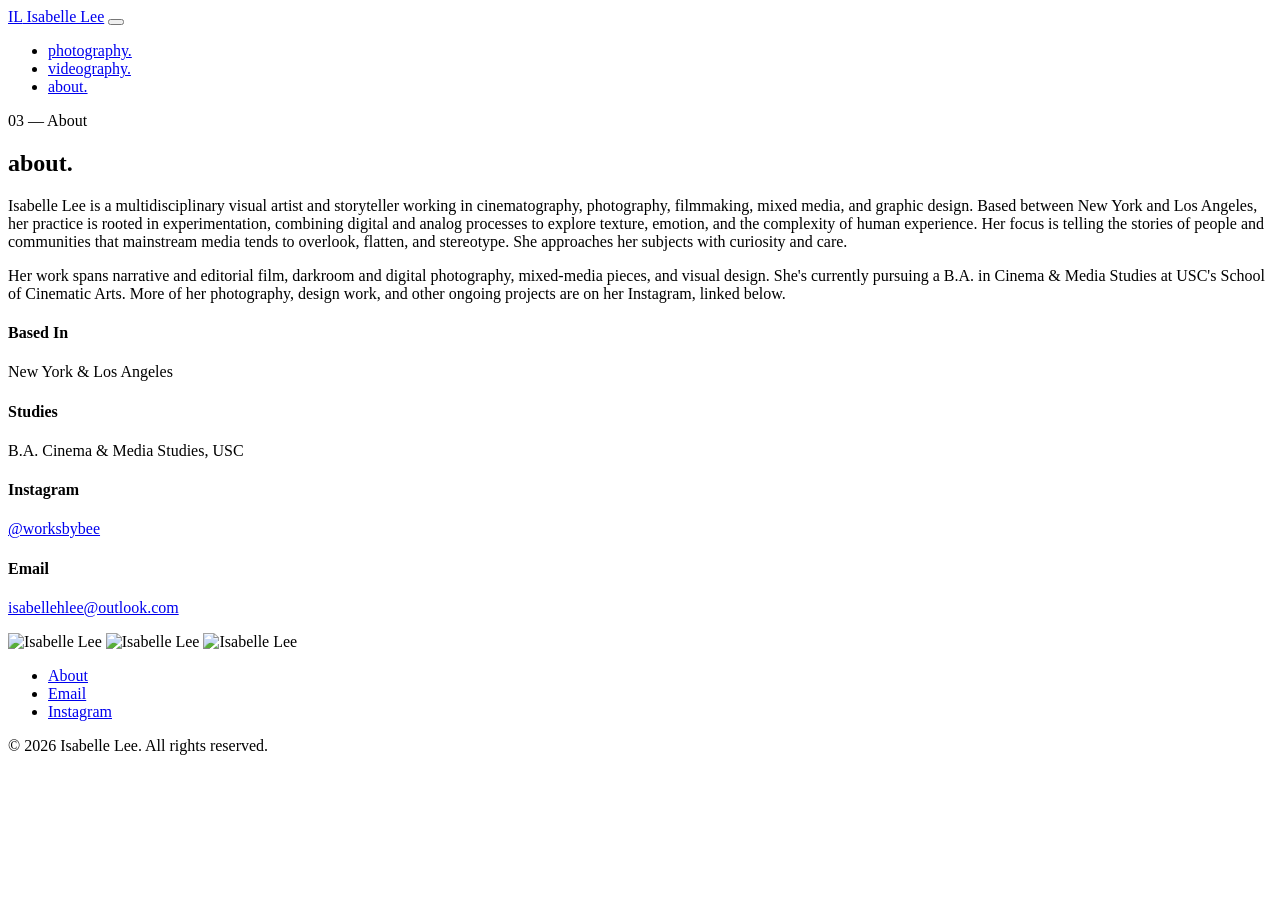
==== about.html @ 8f076a72 "Update about.html Adding code for about me photos." ====
<!DOCTYPE html>
<html lang="en">
<head>
  <meta charset="UTF-8">
  <meta name="viewport" content="width=device-width, initial-scale=1.0">
  <title>About — Isabelle Lee</title>
  <meta name="description" content="About Isabelle Lee — multidisciplinary visual artist.">
  <link rel="stylesheet" href="css/style.css">
</head>
<body>

  <header class="site-header is-solid">
    <div class="nav-inner">
      <a href="index.html" class="brand"><span class="brand-mark">IL</span> Isabelle Lee</a>
      <button class="nav-toggle" aria-label="Toggle menu">
        <span></span><span></span><span></span>
      </button>
      <ul class="nav-links">
        <li><a href="photography.html">photography.</a></li>
        <li><a href="videography.html">videography.</a></li>
        <li><a href="about.html" class="active">about.</a></li>
      </ul>
    </div>
  </header>

  <main>
    <section class="page-hero">
      <div class="container">
        <p class="eyebrow">03 — About</p>
        <h1>about.</h1>
      </div>
    </section>

    <section>
      <div class="container">
        <div class="about-layout">
        <div class="about-copy reveal">
          <p>
            Isabelle Lee is a multidisciplinary visual artist and storyteller
            working in cinematography, photography, filmmaking, mixed media, and 
            graphic design. Based between New York and Los Angeles, her practice is 
            rooted in experimentation, combining digital and analog processes to 
            explore texture, emotion, and the complexity of human experience. Her
            focus is telling the stories of people and communities that mainstream
            media tends to overlook, flatten, and stereotype. She approaches her 
            subjects with curiosity and care.
          </p>
          <p>
            Her work spans narrative and editorial film, darkroom and digital 
            photography, mixed-media pieces, and visual design. She's currently 
            pursuing a B.A. in Cinema & Media Studies at USC's School of Cinematic 
            Arts. More of her photography, design work, and other ongoing projects 
            are on her Instagram, linked below. 
          </p>

          <div class="about-info">
            <div>
              <h4>Based In</h4>
              <p>New York &amp; Los Angeles</p>
            </div>
            <div>
              <h4>Studies</h4>
              <p>B.A. Cinema &amp; Media Studies, USC</p>
            </div>
            <div>
              <h4>Instagram</h4>
              <p><a href="https://www.instagram.com/worksbybee" target="_blank" rel="noopener">@worksbybee</a></p>
            </div>
            <div>
              <h4>Email</h4>
              <p><a href="mailto:isabellehlee@outlook.com">isabellehlee@outlook.com</a></p>
            </div>
          </div>
        </div>
        <div class="about-photos">
          <img src="images/isabelle-photo-1.jpg" alt="Isabelle Lee" class="photo photo-1">
          <img src="images/isabelle-photo-2.jpg" alt="Isabelle Lee" class="photo photo-2">
          <img src="images/isabelle-photo-3.jpg" alt="Isabelle Lee" class="photo photo-3">
        </div>
        </div>
      </div>
    </section>
  </main>

  <footer class="site-footer">
    <div class="container footer-inner">
      <ul class="footer-links">
        <li><a href="about.html">About</a></li>
        <li><a href="mailto:isabellehlee@outlook.com">Email</a></li>
        <li><a href="https://www.instagram.com/worksbybee" target="_blank" rel="noopener">Instagram</a></li>
      </ul>
      <p class="footer-copy">&copy; 2026 Isabelle Lee. All rights reserved.</p>
    </div>
  </footer>

  <script src="js/script.js"></script>
</body>
</html>
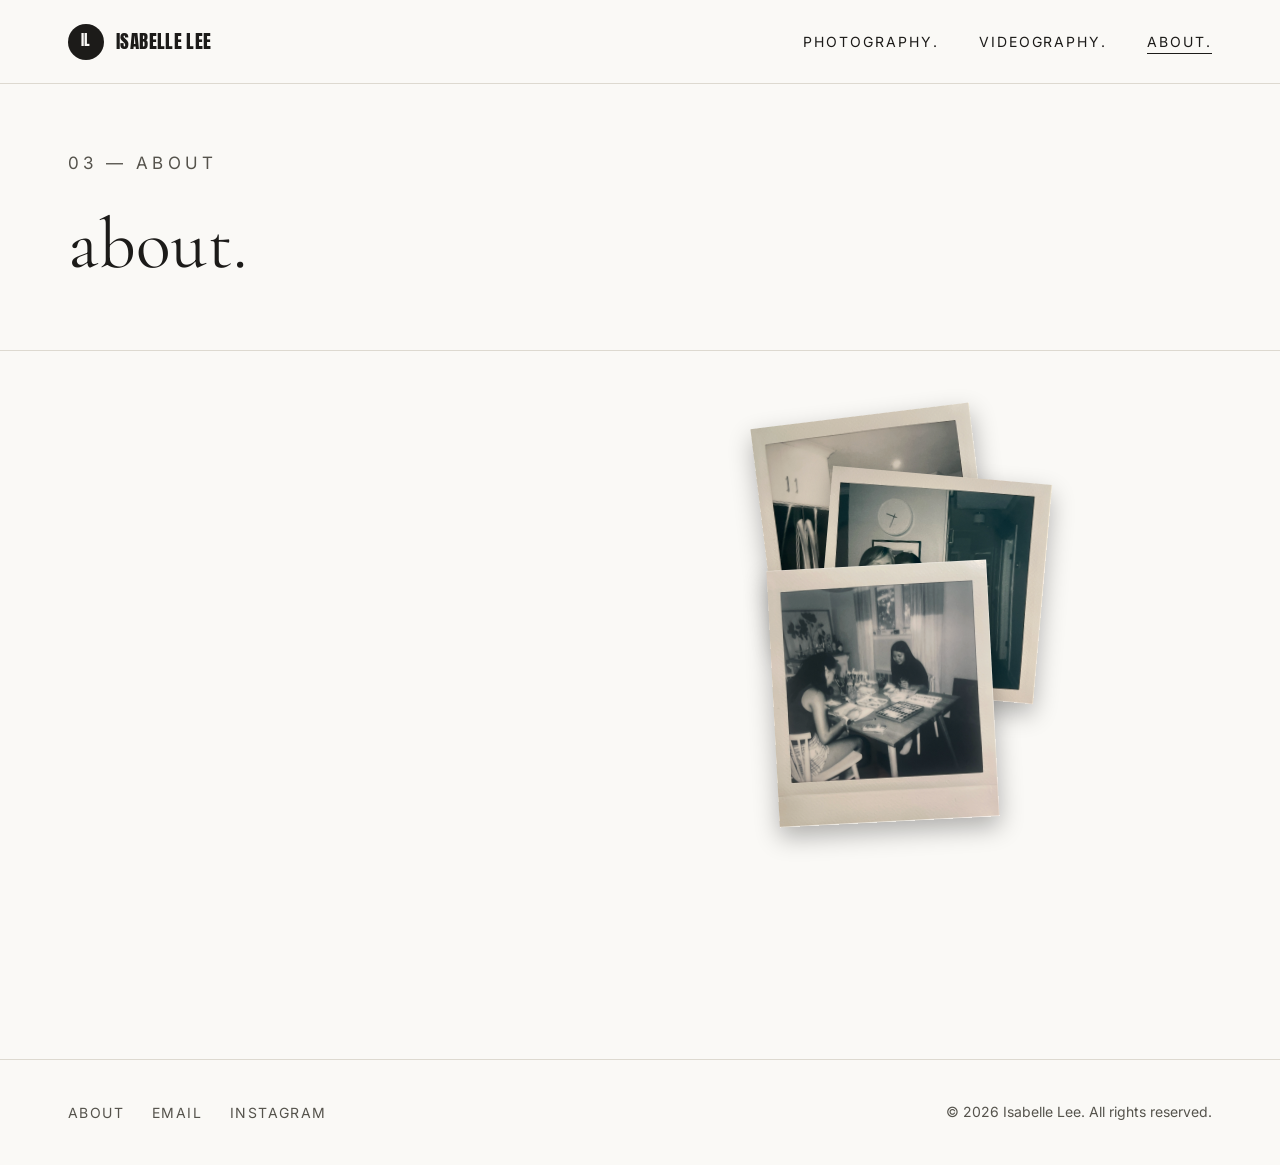
==== commit 72672069: "Update about.html Fix photo file extensions and add photo layout styling" ====
--- a/about.html
+++ b/about.html
@@ -73,9 +73,9 @@
           </div>
         </div>
         <div class="about-photos">
-          <img src="images/isabelle-photo-1.jpg" alt="Isabelle Lee" class="photo photo-1">
-          <img src="images/isabelle-photo-2.jpg" alt="Isabelle Lee" class="photo photo-2">
-          <img src="images/isabelle-photo-3.jpg" alt="Isabelle Lee" class="photo photo-3">
+          <img src="images/isabelle-photo-1.png" alt="Isabelle Lee" class="photo photo-1">
+          <img src="images/isabelle-photo-2.png" alt="Isabelle Lee" class="photo photo-2">
+          <img src="images/isabelle-photo-3.png" alt="Isabelle Lee" class="photo photo-3">
         </div>
         </div>
       </div>
--- a/css/style.css
+++ b/css/style.css
@@ -0,0 +1,803 @@
+/* ============================================================
+   Isabelle Lee — Portfolio
+   Minimalist, professional styling
+   ============================================================ */
+
+@import url('https://fonts.googleapis.com/css2?family=Anton&family=Cormorant+Garamond:wght@300;400;500;600&family=Inter:wght@300;400;500&display=swap');
+
+:root {
+  --bg: #faf9f6;
+  --bg-alt: #f2f0ea;
+  --ink: #1c1b19;
+  --ink-soft: #55534c;
+  --line: #ddd9d0;
+  --accent: #8a8578;
+  --max-width: 1240px;
+  --nav-height: 84px;
+  --ease: cubic-bezier(0.4, 0, 0.2, 1);
+}
+
+* {
+  margin: 0;
+  padding: 0;
+  box-sizing: border-box;
+}
+
+html {
+  scroll-behavior: smooth;
+}
+
+body {
+  background: var(--bg);
+  color: var(--ink);
+  font-family: 'Inter', -apple-system, BlinkMacSystemFont, sans-serif;
+  font-weight: 400;
+  font-size: 16px;
+  line-height: 1.6;
+  -webkit-font-smoothing: antialiased;
+  overflow-x: hidden;
+}
+
+img {
+  max-width: 100%;
+  display: block;
+}
+
+a {
+  color: inherit;
+  text-decoration: none;
+}
+
+.container {
+  max-width: var(--max-width);
+  margin: 0 auto;
+  padding: 0 48px;
+}
+
+h1, h2, h3, h4 {
+  font-family: 'Cormorant Garamond', Georgia, serif;
+  font-weight: 400;
+  letter-spacing: 0.01em;
+}
+
+.eyebrow {
+  font-family: 'Inter', sans-serif;
+  font-size: 14px;
+  letter-spacing: 0.24em;
+  text-transform: uppercase;
+  color: var(--accent);
+}
+
+/* ---------------- Navigation ---------------- */
+
+.site-header {
+  position: fixed;
+  top: 0;
+  left: 0;
+  right: 0;
+  height: var(--nav-height);
+  display: flex;
+  align-items: center;
+  z-index: 100;
+  transition: background-color 0.4s var(--ease), border-color 0.4s var(--ease);
+  border-bottom: 1px solid transparent;
+}
+
+.site-header.is-solid {
+  background: rgba(250, 249, 246, 0.92);
+  backdrop-filter: blur(8px);
+  border-bottom: 1px solid var(--line);
+}
+
+.nav-inner {
+  width: 100%;
+  max-width: var(--max-width);
+  margin: 0 auto;
+  padding: 0 48px;
+  display: flex;
+  align-items: center;
+  justify-content: space-between;
+}
+
+.brand {
+  display: flex;
+  align-items: center;
+  gap: 12px;
+  font-family: 'Anton', sans-serif;
+  font-size: 19px;
+  letter-spacing: 0.02em;
+  text-transform: uppercase;
+}
+
+.brand-mark {
+  width: 36px;
+  height: 36px;
+  border-radius: 50%;
+  background: var(--ink);
+  color: var(--bg);
+  display: flex;
+  align-items: center;
+  justify-content: center;
+  font-family: 'Anton', sans-serif;
+  font-size: 14px;
+  letter-spacing: 0.02em;
+  flex-shrink: 0;
+}
+
+.nav-links {
+  display: flex;
+  gap: 40px;
+  list-style: none;
+}
+
+.nav-links a {
+  font-size: 14px;
+  letter-spacing: 0.14em;
+  text-transform: uppercase;
+  position: relative;
+  padding-bottom: 4px;
+}
+
+.nav-links a::after {
+  content: '';
+  position: absolute;
+  left: 0;
+  bottom: 0;
+  width: 0;
+  height: 1px;
+  background: var(--ink);
+  transition: width 0.3s var(--ease);
+}
+
+.nav-links a:hover::after,
+.nav-links a.active::after {
+  width: 100%;
+}
+
+.nav-toggle {
+  display: none;
+  flex-direction: column;
+  gap: 5px;
+  background: none;
+  border: none;
+  cursor: pointer;
+  padding: 8px;
+}
+
+.nav-toggle span {
+  width: 22px;
+  height: 1px;
+  background: var(--ink);
+  display: block;
+}
+
+/* ---------------- Hero ---------------- */
+
+.hero {
+  position: relative;
+  min-height: 100vh;
+  display: flex;
+  flex-direction: column;
+  align-items: center;
+  justify-content: center;
+  text-align: center;
+  padding: 120px 24px 64px;
+}
+
+.hero-name {
+  font-family: 'Anton', 'Cormorant Garamond', sans-serif;
+  font-size: clamp(84px, 17vw, 220px);
+  line-height: 0.92;
+  font-weight: 400;
+  letter-spacing: 0.005em;
+  text-transform: uppercase;
+}
+
+.hero-divider {
+  width: 48px;
+  height: 1px;
+  background: var(--line);
+  margin: 36px auto 28px;
+}
+
+.hero-subtitle {
+  font-family: 'Cormorant Garamond', serif;
+  font-size: clamp(22px, 3vw, 30px);
+  font-style: italic;
+  font-weight: 400;
+  letter-spacing: 0.04em;
+  color: var(--ink-soft);
+}
+
+.hero-tagline {
+  margin-top: 14px;
+  font-size: 14px;
+  letter-spacing: 0.26em;
+  text-transform: uppercase;
+  color: var(--ink-soft);
+}
+
+.hero-scroll {
+  margin-top: 56px;
+  width: 1px;
+  height: 48px;
+  background: linear-gradient(var(--ink), transparent);
+  animation: scrollPulse 2.2s ease-in-out infinite;
+}
+
+@keyframes scrollPulse {
+  0%, 100% { opacity: 0.2; }
+  50% { opacity: 0.9; }
+}
+
+/* ---------------- Category split (home) ---------------- */
+
+.category-split {
+  display: grid;
+  grid-template-columns: 1fr;
+}
+
+.category-panel {
+  position: relative;
+  aspect-ratio: 16 / 9;
+  overflow: hidden;
+  display: block;
+}
+
+.category-panel img {
+  width: 100%;
+  height: 100%;
+  object-fit: cover;
+  transition: transform 0.8s var(--ease), filter 0.8s var(--ease);
+  filter: grayscale(20%);
+}
+
+.category-panel:hover img {
+  transform: scale(1.04);
+  filter: grayscale(0%);
+}
+
+.category-panel-number {
+  position: absolute;
+  top: 32px;
+  left: 32px;
+  color: rgba(255,255,255,0.85);
+  font-family: 'Cormorant Garamond', serif;
+  font-size: 15px;
+  letter-spacing: 0.1em;
+}
+
+.category-panel-overlay {
+  position: absolute;
+  inset: 0;
+  display: flex;
+  align-items: flex-end;
+  padding: 40px;
+  background: linear-gradient(to top, rgba(0,0,0,0.4), transparent 55%);
+}
+
+.category-panel-label {
+  color: #fff;
+}
+
+.category-panel-label .eyebrow {
+  color: rgba(255,255,255,0.75);
+}
+
+.category-panel-label h2 {
+  font-size: clamp(32px, 3.8vw, 48px);
+  margin-top: 8px;
+}
+
+/* ---------------- Section shell ---------------- */
+
+.page-hero {
+  padding: 132px 0 48px;
+  border-bottom: 1px solid var(--line);
+}
+
+.page-hero h1 {
+  font-size: clamp(44px, 6.4vw, 72px);
+  margin-top: 10px;
+}
+
+.page-hero p {
+  margin-top: 18px;
+  max-width: 560px;
+  color: var(--ink-soft);
+  font-size: 17px;
+}
+
+section {
+  padding: 64px 0;
+}
+
+/* ---------------- Photography categories ---------------- */
+
+.category-section {
+  padding: 48px 0;
+  border-bottom: 1px solid var(--line);
+}
+
+.category-section:last-child {
+  border-bottom: none;
+  padding-bottom: 64px;
+}
+
+.category-heading {
+  display: grid;
+  grid-template-columns: auto 1fr;
+  align-items: baseline;
+  column-gap: 20px;
+  row-gap: 12px;
+  margin-bottom: 24px;
+}
+
+.category-heading .eyebrow {
+  grid-column: 1;
+  grid-row: 1;
+}
+
+.category-heading h2 {
+  grid-column: 2;
+  grid-row: 1;
+  font-size: clamp(28px, 3.2vw, 38px);
+}
+
+.category-desc {
+  grid-column: 1 / -1;
+  grid-row: 2;
+  color: var(--ink-soft);
+  font-style: italic;
+  font-size: 15px;
+  max-width: 640px;
+}
+
+.subcategory {
+  margin-top: 36px;
+}
+
+.subcategory + .subcategory {
+  border-top: 1px solid var(--line);
+  padding-top: 36px;
+}
+
+.subcategory-title {
+  font-size: clamp(20px, 2.2vw, 24px);
+  margin-bottom: 10px;
+}
+
+.subcategory .category-desc {
+  margin-bottom: 20px;
+}
+
+/* ---------------- Photography grid ---------------- */
+
+.grid {
+  display: grid;
+  grid-template-columns: repeat(3, 1fr);
+  gap: 4px;
+}
+
+.grid-item {
+  position: relative;
+  overflow: hidden;
+  aspect-ratio: 4 / 5;
+  cursor: pointer;
+  background: var(--bg-alt);
+}
+
+.grid-item img {
+  width: 100%;
+  height: 100%;
+  object-fit: cover;
+  transition: transform 0.6s var(--ease);
+}
+
+.grid-item:hover img {
+  transform: scale(1.05);
+}
+
+.grid-item-caption {
+  position: absolute;
+  left: 0;
+  right: 0;
+  bottom: 0;
+  padding: 18px;
+  color: #fff;
+  font-size: 14px;
+  letter-spacing: 0.1em;
+  text-transform: uppercase;
+  background: linear-gradient(to top, rgba(0,0,0,0.55), transparent);
+  opacity: 0;
+  transition: opacity 0.3s var(--ease);
+}
+
+.grid-item:hover .grid-item-caption {
+  opacity: 1;
+}
+
+/* fade-in on scroll */
+.reveal {
+  opacity: 0;
+  transform: translateY(24px);
+  transition: opacity 0.7s var(--ease), transform 0.7s var(--ease);
+}
+
+.reveal.is-visible {
+  opacity: 1;
+  transform: translateY(0);
+}
+
+/* ---------------- Lightbox ---------------- */
+
+.lightbox {
+  position: fixed;
+  inset: 0;
+  background: rgba(20, 19, 17, 0.96);
+  display: flex;
+  align-items: center;
+  justify-content: center;
+  padding: 40px;
+  z-index: 1000;
+  opacity: 0;
+  pointer-events: none;
+  transition: opacity 0.35s var(--ease);
+}
+
+.lightbox.is-open {
+  opacity: 1;
+  pointer-events: auto;
+}
+
+.lightbox img {
+  max-width: 100%;
+  max-height: 82vh;
+  width: auto;
+  margin: 0 auto;
+}
+
+.lightbox-caption {
+  color: #eae7e0;
+  text-align: center;
+  margin-top: 18px;
+  font-size: 14px;
+  letter-spacing: 0.12em;
+  text-transform: uppercase;
+}
+
+.lightbox-close {
+  position: absolute;
+  top: 32px;
+  right: 40px;
+  background: none;
+  border: none;
+  color: #eae7e0;
+  font-size: 15px;
+  letter-spacing: 0.16em;
+  text-transform: uppercase;
+  cursor: pointer;
+}
+
+.lightbox-nav {
+  position: absolute;
+  top: 50%;
+  transform: translateY(-50%);
+  background: none;
+  border: none;
+  color: #eae7e0;
+  font-size: 28px;
+  cursor: pointer;
+  padding: 12px 18px;
+}
+
+.lightbox-prev { left: 12px; }
+.lightbox-next { right: 12px; }
+
+/* ---------------- Film list ---------------- */
+
+.film-list {
+  display: flex;
+  flex-direction: column;
+}
+
+.film-entry {
+  display: grid;
+  grid-template-columns: 1fr 1fr;
+  gap: 48px;
+  align-items: center;
+  padding: 48px 0 72px;
+  border-bottom: 1px solid var(--line);
+}
+
+.film-entry:first-child {
+  padding-top: 0;
+}
+
+.film-entry:nth-child(even) .film-media {
+  order: 2;
+}
+
+.film-media {
+  overflow: hidden;
+  aspect-ratio: 16 / 9;
+  background: var(--bg-alt);
+  position: relative;
+}
+
+.film-media img {
+  width: 100%;
+  height: 100%;
+  object-fit: cover;
+  transition: transform 0.7s var(--ease);
+}
+
+.film-entry:hover .film-media img {
+  transform: scale(1.03);
+}
+
+.film-meta .eyebrow {
+  margin-bottom: 10px;
+  display: block;
+}
+
+.film-meta h3 {
+  font-size: 32px;
+  margin-bottom: 8px;
+}
+
+.film-credit {
+  font-size: 14px;
+  letter-spacing: 0.02em;
+  color: var(--accent);
+  margin-bottom: 16px;
+}
+
+.film-meta p {
+  color: var(--ink-soft);
+  font-size: 16px;
+  max-width: 440px;
+}
+
+.film-watch-link {
+  display: inline-block;
+  margin-top: 20px;
+  font-size: 13px;
+  letter-spacing: 0.1em;
+  text-transform: uppercase;
+  border-bottom: 1px solid var(--ink);
+  padding-bottom: 3px;
+}
+
+.film-meta .film-tags {
+  margin-top: 18px;
+  display: flex;
+  gap: 10px;
+  flex-wrap: wrap;
+}
+
+.film-meta .film-tags span {
+  font-size: 13px;
+  letter-spacing: 0.06em;
+  text-transform: uppercase;
+  color: var(--ink-soft);
+  border: 1px solid var(--line);
+  padding: 5px 12px;
+}
+
+/* ---------------- About ---------------- */
+
+.about-layout {
+  display: grid;
+  grid-template-columns: 0.85fr 1.15fr;
+  gap: 64px;
+  align-items: start;
+}
+
+.about-portrait {
+  position: sticky;
+  top: 120px;
+  overflow: hidden;
+}
+
+.about-portrait img {
+  filter: grayscale(15%);
+}
+
+.about-copy p {
+  margin-bottom: 20px;
+  color: var(--ink-soft);
+  font-family: 'Cormorant Garamond', Georgia, serif;
+  font-size: 19px;
+  font-weight: 400;
+  line-height: 1.6;
+  max-width: 580px;
+}
+
+.about-info {
+  margin-top: 36px;
+  padding-top: 28px;
+  border-top: 1px solid var(--line);
+  display: grid;
+  grid-template-columns: repeat(2, minmax(0, 220px));
+  gap: 24px;
+}
+
+.about-info h4 {
+  font-family: 'Inter', sans-serif;
+  font-size: 13px;
+  letter-spacing: 0.14em;
+  text-transform: uppercase;
+  color: var(--accent);
+  margin-bottom: 8px;
+  font-weight: 500;
+}
+
+.about-info p {
+  font-size: 15px;
+  color: var(--ink-soft);
+  margin: 0;
+}
+
+.placeholder-note {
+  display: inline-block;
+  margin-top: 24px;
+  font-size: 13px;
+  letter-spacing: 0.06em;
+  text-transform: uppercase;
+  color: #b08a4e;
+  background: #f7edda;
+  border: 1px solid #ecd9b8;
+  padding: 8px 14px;
+}
+
+/* ---------------- Footer ---------------- */
+
+.site-footer {
+  border-top: 1px solid var(--line);
+  padding: 40px 0;
+}
+
+.footer-inner {
+  display: flex;
+  justify-content: space-between;
+  align-items: center;
+  flex-wrap: wrap;
+  gap: 20px;
+}
+
+.footer-links {
+  display: flex;
+  gap: 28px;
+  list-style: none;
+}
+
+.footer-links a {
+  font-size: 14px;
+  letter-spacing: 0.1em;
+  text-transform: uppercase;
+  color: var(--ink-soft);
+}
+
+.footer-links a:hover {
+  color: var(--ink);
+}
+
+.footer-copy {
+  font-size: 14px;
+  color: var(--ink-soft);
+}
+
+/* ---------------- Responsive ---------------- */
+
+@media (max-width: 900px) {
+  .container { padding: 0 28px; }
+  .nav-inner { padding: 0 28px; }
+
+  .nav-links {
+    position: fixed;
+    top: var(--nav-height);
+    left: 0;
+    right: 0;
+    background: var(--bg);
+    flex-direction: column;
+    gap: 0;
+    border-bottom: 1px solid var(--line);
+    max-height: 0;
+    overflow: hidden;
+    transition: max-height 0.35s var(--ease);
+  }
+
+  .nav-links.is-open {
+    max-height: 320px;
+  }
+
+  .nav-links a {
+    display: block;
+    padding: 18px 28px;
+    border-top: 1px solid var(--line);
+  }
+
+  .nav-toggle {
+    display: flex;
+  }
+
+  .category-split {
+    grid-template-columns: 1fr;
+  }
+
+  .grid {
+    grid-template-columns: repeat(2, 1fr);
+  }
+
+  .film-entry {
+    grid-template-columns: 1fr;
+    gap: 28px;
+  }
+
+  .film-entry:nth-child(even) .film-media {
+    order: 0;
+  }
+
+  .about-layout {
+    grid-template-columns: 1fr;
+  }
+
+  .about-portrait {
+    position: static;
+    max-width: 320px;
+  }
+}
+
+@media (max-width: 560px) {
+  .grid {
+    grid-template-columns: repeat(2, 1fr);
+    gap: 3px;
+  }
+  .hero { padding-top: 120px; }
+}
+/* Override the existing about-layout column ratio so text is wider than photos */
+.about-layout {
+  grid-template-columns: 1.15fr 0.85fr;
+}
+
+.about-photos {
+  position: relative;
+  height: 420px;
+}
+
+.about-photos .photo {
+  position: absolute;
+  width: 220px;
+  height: auto;
+  box-shadow: 0 10px 25px rgba(0, 0, 0, 0.3);
+}
+
+.photo-1 {
+  top: 0;
+  left: 10px;
+  transform: rotate(-7deg);
+  z-index: 1;
+}
+
+.photo-2 {
+  top: 60px;
+  left: 70px;
+  transform: rotate(5deg);
+  z-index: 2;
+}
+
+.photo-3 {
+  top: 150px;
+  left: 20px;
+  transform: rotate(-3deg);
+  z-index: 3;
+}
+
+@media (max-width: 900px) {
+  .about-photos {
+    height: 320px;
+    max-width: 320px;
+    margin: 0 auto;
+  }
+}
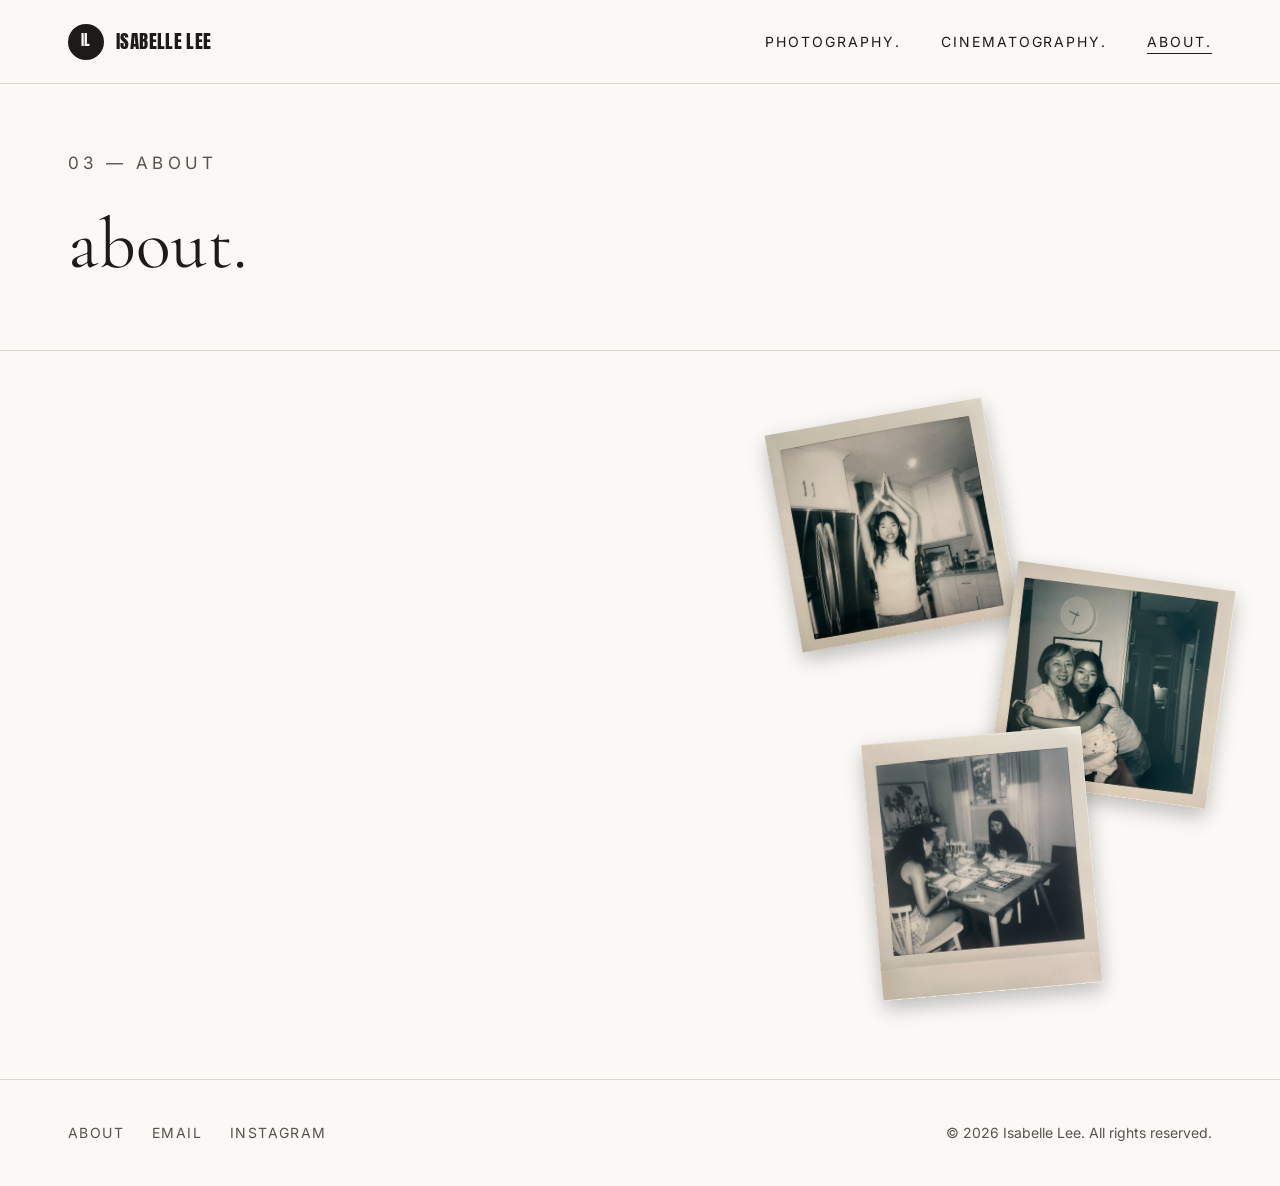
==== commit b7859708: "Update about.html change videography to cinematography" ====
--- a/about.html
+++ b/about.html
@@ -17,7 +17,7 @@
       </button>
       <ul class="nav-links">
         <li><a href="photography.html">photography.</a></li>
-        <li><a href="videography.html">videography.</a></li>
+        <li><a href="videography.html">cinematography.</a></li>
         <li><a href="about.html" class="active">about.</a></li>
       </ul>
     </div>
--- a/css/style.css
+++ b/css/style.css
@@ -182,6 +182,9 @@
   justify-content: center;
   text-align: center;
   padding: 120px 24px 64px;
+  background-image: linear-gradient(rgba(28, 27, 25, 0.45), rgba(28, 27, 25, 0.45)), url('../images/home/hero-bg.jpg');
+  background-size: cover;
+  background-position: center 30%;
 }
 
 .hero-name {
@@ -191,6 +194,7 @@
   font-weight: 400;
   letter-spacing: 0.005em;
   text-transform: uppercase;
+  color: #faf9f6;
 }
 
 .hero-divider {
@@ -199,14 +203,16 @@
   background: var(--line);
   margin: 36px auto 28px;
 }
-
+.hero-divider {
+  background: rgba(250, 249, 246, 0.6);
+}
 .hero-subtitle {
   font-family: 'Cormorant Garamond', serif;
   font-size: clamp(22px, 3vw, 30px);
   font-style: italic;
   font-weight: 400;
   letter-spacing: 0.04em;
-  color: var(--ink-soft);
+  color: rgba(250, 249, 246, 0.85);
 }
 
 .hero-tagline {
@@ -214,7 +220,7 @@
   font-size: 14px;
   letter-spacing: 0.26em;
   text-transform: uppercase;
-  color: var(--ink-soft);
+  color: rgba(250, 249, 246, 0.85);;
 }
 
 .hero-scroll {
@@ -763,41 +769,46 @@
 
 .about-photos {
   position: relative;
-  height: 420px;
+  width: 500px;
+  height: 600px;
+  justify-self: end;
+  transform: translateX(30px);
 }
 
 .about-photos .photo {
   position: absolute;
-  width: 220px;
+  width: 220px !important;
+  max-width: 220px !important;
   height: auto;
-  box-shadow: 0 10px 25px rgba(0, 0, 0, 0.3);
+  box-shadow: 0 8px 20px rgba(0, 0, 0, 0.25);
 }
 
 .photo-1 {
   top: 0;
-  left: 10px;
-  transform: rotate(-7deg);
+  left: 40px;
+  transform: rotate(-10deg);
   z-index: 1;
 }
 
 .photo-2 {
-  top: 60px;
-  left: 70px;
-  transform: rotate(5deg);
+  top: 160px;
+  left: 260px;
+  transform: rotate(8deg);
   z-index: 2;
 }
 
 .photo-3 {
-  top: 150px;
-  left: 20px;
-  transform: rotate(-3deg);
+  top: 320px;
+  left: 130px;
+  transform: rotate(-5deg);
   z-index: 3;
 }
 
 @media (max-width: 900px) {
   .about-photos {
-    height: 320px;
-    max-width: 320px;
-    margin: 0 auto;
-  }
-}
+    width: 100%;
+    height: 500px;
+    justify-self: center;
+    transform: none;
+  }
+}
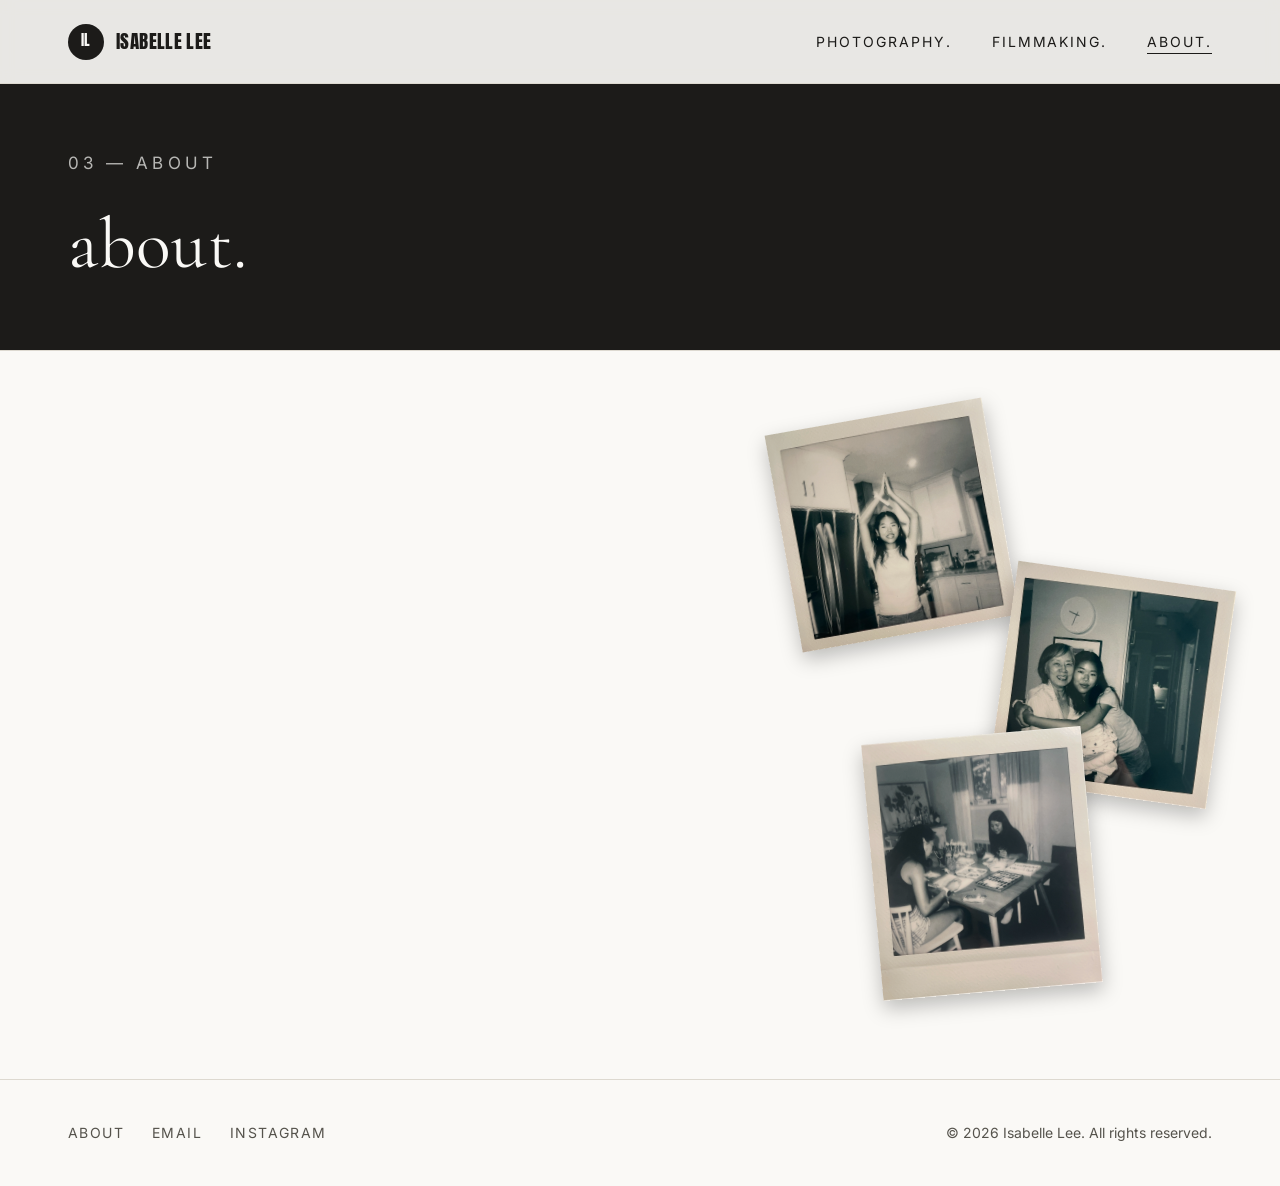
==== commit 6451c26e: "Update about.html cinematography to filmmaking" ====
--- a/about.html
+++ b/about.html
@@ -17,7 +17,7 @@
       </button>
       <ul class="nav-links">
         <li><a href="photography.html">photography.</a></li>
-        <li><a href="videography.html">cinematography.</a></li>
+        <li><a href="videography.html">filmmaking.</a></li>
         <li><a href="about.html" class="active">about.</a></li>
       </ul>
     </div>
@@ -37,8 +37,8 @@
         <div class="about-copy reveal">
           <p>
             Isabelle Lee is a multidisciplinary visual artist and storyteller
-            working in cinematography, photography, filmmaking, mixed media, and 
-            graphic design. Based between New York and Los Angeles, her practice is 
+            working in photography, filmmaking, mixed media, and graphic
+            design. Based between New York and Los Angeles, her practice is 
             rooted in experimentation, combining digital and analog processes to 
             explore texture, emotion, and the complexity of human experience. Her
             focus is telling the stories of people and communities that mainstream
--- a/css/style.css
+++ b/css/style.css
@@ -300,17 +300,23 @@
 .page-hero {
   padding: 132px 0 48px;
   border-bottom: 1px solid var(--line);
+  background: var(--ink);
 }
 
 .page-hero h1 {
   font-size: clamp(44px, 6.4vw, 72px);
   margin-top: 10px;
+  color: var(--bg);
+}
+
+.page-hero .eyebrow {
+  color: rgba(250, 249, 246, 0.7);
 }
 
 .page-hero p {
   margin-top: 18px;
   max-width: 560px;
-  color: var(--ink-soft);
+  color: rgba(250, 249, 246, 0.75);
   font-size: 17px;
 }
 
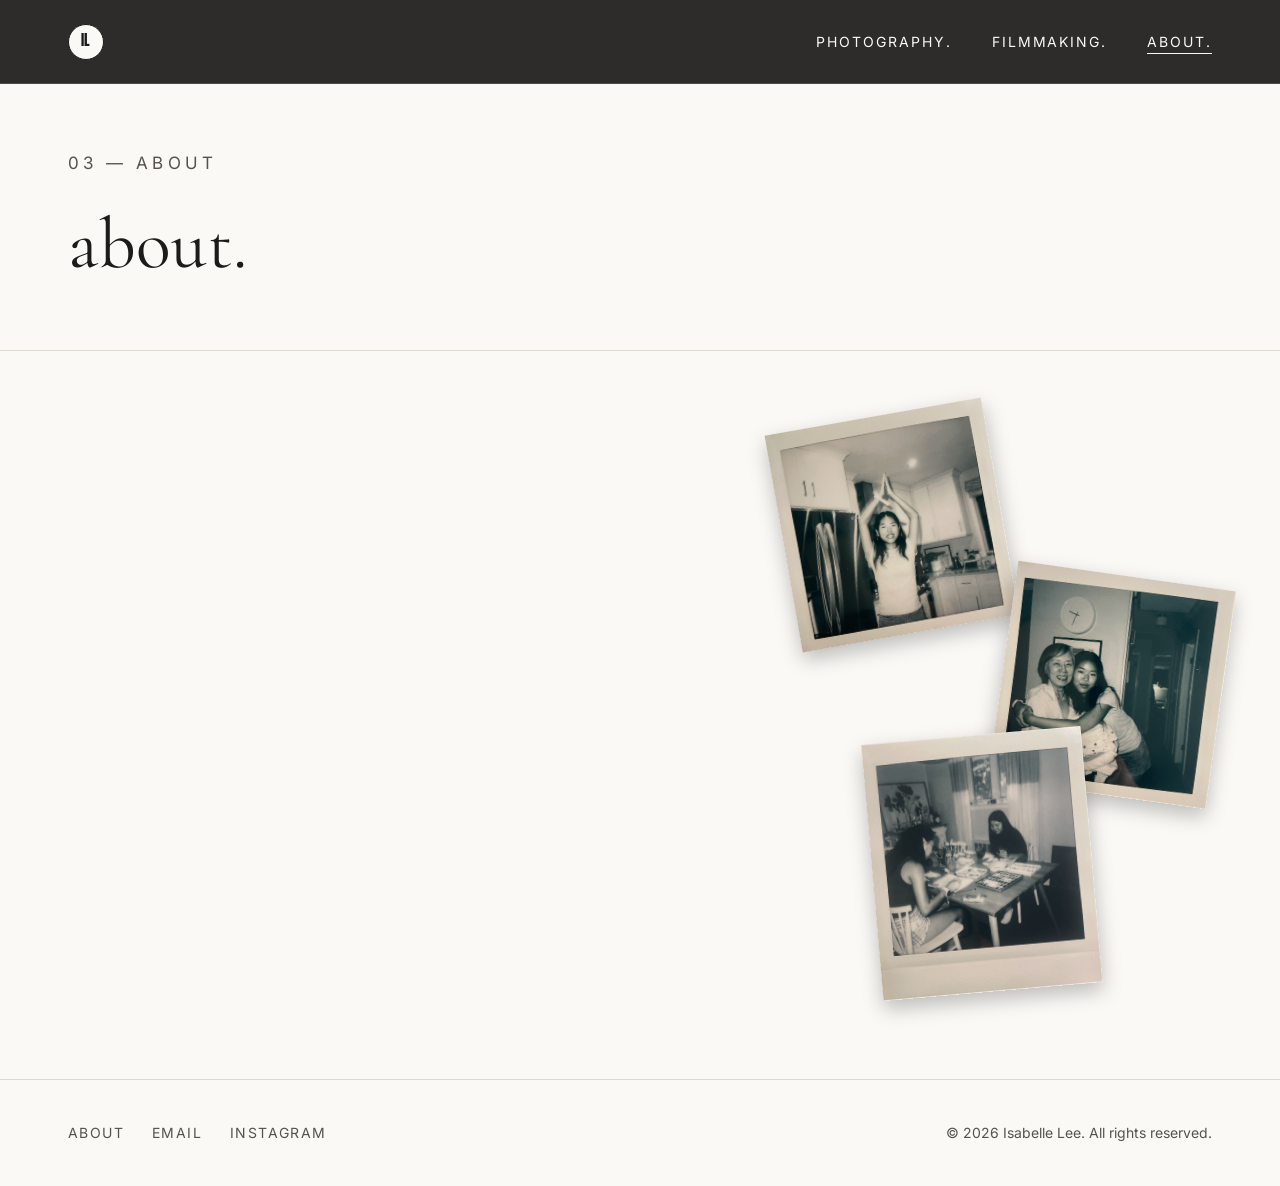
==== commit a08c3694: "Update about.html get rid of isabelle lee next to brand mark on about page" ====
--- a/about.html
+++ b/about.html
@@ -11,7 +11,7 @@
 
   <header class="site-header is-solid">
     <div class="nav-inner">
-      <a href="index.html" class="brand"><span class="brand-mark">IL</span> Isabelle Lee</a>
+      <a href="index.html" class="brand"><span class="brand-mark">IL</span></a>
       <button class="nav-toggle" aria-label="Toggle menu">
         <span></span><span></span><span></span>
       </button>
--- a/css/style.css
+++ b/css/style.css
@@ -84,9 +84,9 @@
 }
 
 .site-header.is-solid {
-  background: rgba(250, 249, 246, 0.92);
+  background: rgba(28, 27, 25, 0.92);
   backdrop-filter: blur(8px);
-  border-bottom: 1px solid var(--line);
+  border-bottom: 1px solid rgba(250, 249, 246, 0.15);
 }
 
 .nav-inner {
@@ -113,8 +113,9 @@
   width: 36px;
   height: 36px;
   border-radius: 50%;
-  background: var(--ink);
-  color: var(--bg);
+  background: var(--bg);
+  color: var(--ink);
+  border: 1px solid var(--ink);
   display: flex;
   align-items: center;
   justify-content: center;
@@ -124,6 +125,15 @@
   flex-shrink: 0;
 }
 
+body.is-home .brand-mark {
+  border: none;
+  opacity: 0;
+  transition: opacity 0.3s var(--ease);
+}
+
+body.is-home .site-header.is-solid .brand-mark {
+  opacity: 1;
+}
 .nav-links {
   display: flex;
   gap: 40px;
@@ -148,7 +158,21 @@
   background: var(--ink);
   transition: width 0.3s var(--ease);
 }
-
+.site-header.is-solid .nav-links a {
+  color: var(--bg);
+}
+
+.site-header.is-solid .nav-links a::after {
+  background: var(--bg);
+}
+
+body.is-home .site-header:not(.is-solid) .nav-links a {
+  color: var(--bg);
+}
+
+body.is-home .site-header:not(.is-solid) .nav-links a::after {
+  background: var(--bg);
+}
 .nav-links a:hover::after,
 .nav-links a.active::after {
   width: 100%;
@@ -300,23 +324,17 @@
 .page-hero {
   padding: 132px 0 48px;
   border-bottom: 1px solid var(--line);
-  background: var(--ink);
 }
 
 .page-hero h1 {
   font-size: clamp(44px, 6.4vw, 72px);
   margin-top: 10px;
-  color: var(--bg);
-}
-
-.page-hero .eyebrow {
-  color: rgba(250, 249, 246, 0.7);
 }
 
 .page-hero p {
   margin-top: 18px;
   max-width: 560px;
-  color: rgba(250, 249, 246, 0.75);
+  color: var(--ink-soft);
   font-size: 17px;
 }
 
@@ -706,32 +724,16 @@
   .container { padding: 0 28px; }
   .nav-inner { padding: 0 28px; }
 
-  .nav-links {
-    position: fixed;
-    top: var(--nav-height);
-    left: 0;
-    right: 0;
-    background: var(--bg);
-    flex-direction: column;
-    gap: 0;
-    border-bottom: 1px solid var(--line);
-    max-height: 0;
-    overflow: hidden;
-    transition: max-height 0.35s var(--ease);
-  }
-
-  .nav-links.is-open {
-    max-height: 320px;
+    .nav-links {
+    gap: 16px;
   }
 
   .nav-links a {
-    display: block;
-    padding: 18px 28px;
-    border-top: 1px solid var(--line);
+    font-size: 11px;
   }
 
   .nav-toggle {
-    display: flex;
+    display: none;
   }
 
   .category-split {
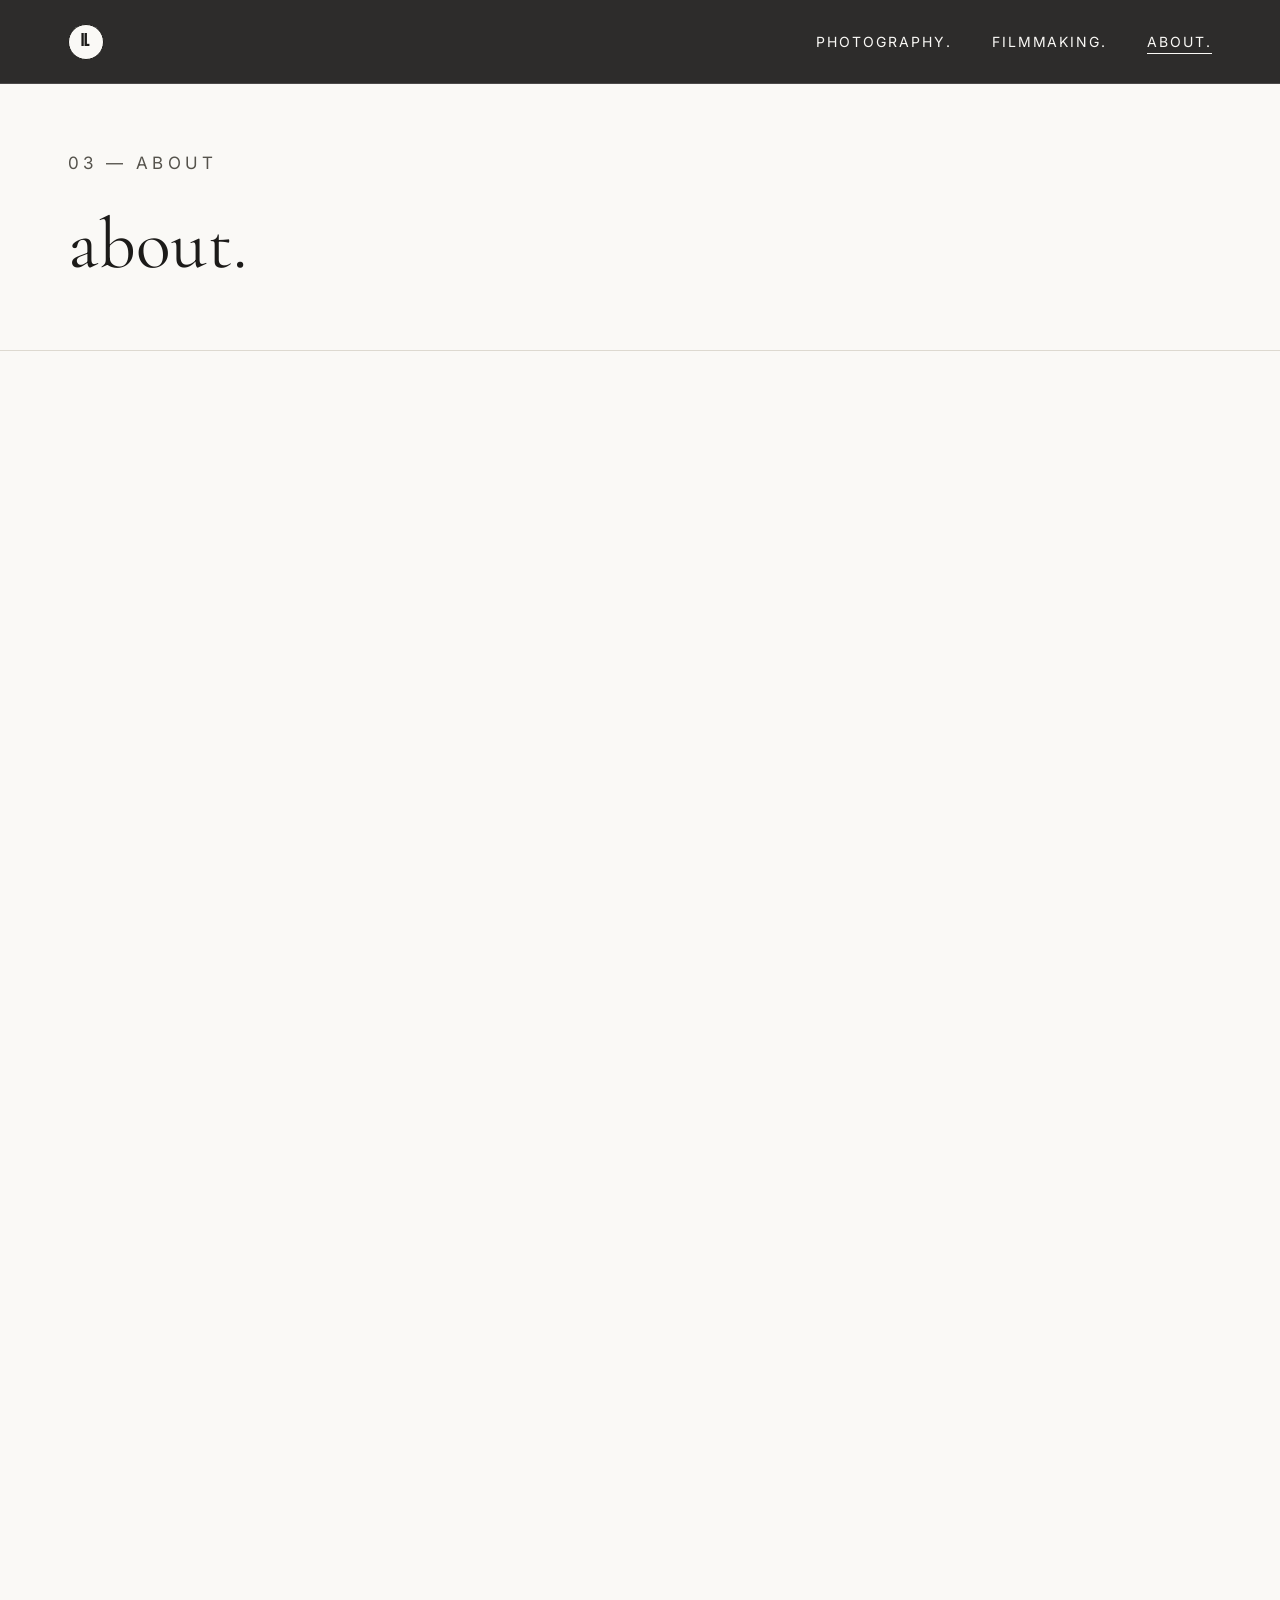
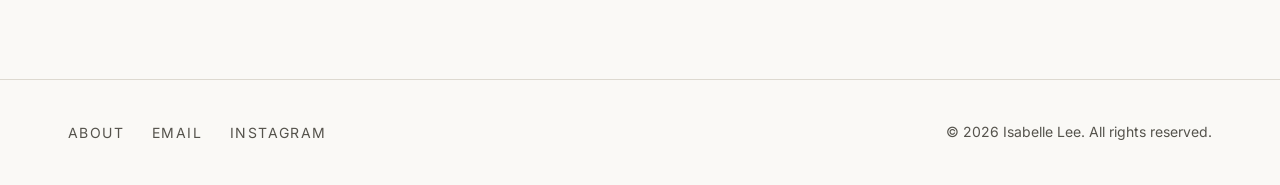
==== commit ab666b9a: "Update about.html reorder photos on mobile" ====
--- a/about.html
+++ b/about.html
@@ -17,7 +17,7 @@
       </button>
       <ul class="nav-links">
         <li><a href="photography.html">photography.</a></li>
-        <li><a href="videography.html">filmmaking.</a></li>
+        <li><a href="filmmaking.html">filmmaking.</a></li>
         <li><a href="about.html" class="active">about.</a></li>
       </ul>
     </div>
@@ -52,7 +52,12 @@
             Arts. More of her photography, design work, and other ongoing projects 
             are on her Instagram, linked below. 
           </p>
-
+          <div class="about-photos">
+            <img src="images/isabelle-photo-1.png" alt="Isabelle Lee" class="photo photo-1">
+            <img src="images/isabelle-photo-2.png" alt="Isabelle Lee" class="photo photo-2">
+            <img src="images/isabelle-photo-3.png" alt="Isabelle Lee" class="photo photo-3">
+          </div>
+          
           <div class="about-info">
             <div>
               <h4>Based In</h4>
@@ -71,11 +76,6 @@
               <p><a href="mailto:isabellehlee@outlook.com">isabellehlee@outlook.com</a></p>
             </div>
           </div>
-        </div>
-        <div class="about-photos">
-          <img src="images/isabelle-photo-1.png" alt="Isabelle Lee" class="photo photo-1">
-          <img src="images/isabelle-photo-2.png" alt="Isabelle Lee" class="photo photo-2">
-          <img src="images/isabelle-photo-3.png" alt="Isabelle Lee" class="photo photo-3">
         </div>
         </div>
       </div>
--- a/css/style.css
+++ b/css/style.css
@@ -680,97 +680,6 @@
   border: 1px solid #ecd9b8;
   padding: 8px 14px;
 }
-
-/* ---------------- Footer ---------------- */
-
-.site-footer {
-  border-top: 1px solid var(--line);
-  padding: 40px 0;
-}
-
-.footer-inner {
-  display: flex;
-  justify-content: space-between;
-  align-items: center;
-  flex-wrap: wrap;
-  gap: 20px;
-}
-
-.footer-links {
-  display: flex;
-  gap: 28px;
-  list-style: none;
-}
-
-.footer-links a {
-  font-size: 14px;
-  letter-spacing: 0.1em;
-  text-transform: uppercase;
-  color: var(--ink-soft);
-}
-
-.footer-links a:hover {
-  color: var(--ink);
-}
-
-.footer-copy {
-  font-size: 14px;
-  color: var(--ink-soft);
-}
-
-/* ---------------- Responsive ---------------- */
-
-@media (max-width: 900px) {
-  .container { padding: 0 28px; }
-  .nav-inner { padding: 0 28px; }
-
-    .nav-links {
-    gap: 16px;
-  }
-
-  .nav-links a {
-    font-size: 11px;
-  }
-
-  .nav-toggle {
-    display: none;
-  }
-
-  .category-split {
-    grid-template-columns: 1fr;
-  }
-
-  .grid {
-    grid-template-columns: repeat(2, 1fr);
-  }
-
-  .film-entry {
-    grid-template-columns: 1fr;
-    gap: 28px;
-  }
-
-  .film-entry:nth-child(even) .film-media {
-    order: 0;
-  }
-
-  .about-layout {
-    grid-template-columns: 1fr;
-  }
-
-  .about-portrait {
-    position: static;
-    max-width: 320px;
-  }
-}
-
-@media (max-width: 560px) {
-  .grid {
-    grid-template-columns: repeat(2, 1fr);
-    gap: 3px;
-  }
-  .hero { padding-top: 120px; }
-}
-/* Override the existing about-layout column ratio so text is wider than photos */
 .about-layout {
   grid-template-columns: 1.15fr 0.85fr;
 }
@@ -811,12 +720,130 @@
   transform: rotate(-5deg);
   z-index: 3;
 }
+/* ---------------- Footer ---------------- */
+
+.site-footer {
+  border-top: 1px solid var(--line);
+  padding: 40px 0;
+}
+
+.footer-inner {
+  display: flex;
+  justify-content: space-between;
+  align-items: center;
+  flex-wrap: wrap;
+  gap: 20px;
+}
+
+.footer-links {
+  display: flex;
+  gap: 28px;
+  list-style: none;
+}
+
+.footer-links a {
+  font-size: 14px;
+  letter-spacing: 0.1em;
+  text-transform: uppercase;
+  color: var(--ink-soft);
+}
+
+.footer-links a:hover {
+  color: var(--ink);
+}
+
+.footer-copy {
+  font-size: 14px;
+  color: var(--ink-soft);
+}
+
+/* ---------------- Responsive ---------------- */
 
 @media (max-width: 900px) {
-  .about-photos {
+  .container { padding: 0 28px; }
+  .nav-inner { padding: 0 28px; }
+
+    .nav-links {
+    gap: 16px;
+  }
+
+   .nav-links a {
+    font-size: 13px;
+  }
+
+  .nav-toggle {
+    display: none;
+  }
+
+  .category-split {
+    grid-template-columns: 1fr;
+  }
+
+  .grid {
+    grid-template-columns: repeat(2, 1fr);
+  }
+
+  .film-entry {
+    grid-template-columns: 1fr;
+    gap: 28px;
+  }
+
+  .film-entry:nth-child(even) .film-media {
+    order: 0;
+  }
+
+  .about-layout {
+    grid-template-columns: 1fr;
+  }
+
+  .about-portrait {
+    position: static;
+    max-width: 320px;
+  }
+
+    .about-photos {
     width: 100%;
-    height: 500px;
+    max-width: 320px;
+    height: 380px;
     justify-self: center;
     transform: none;
-  }
-}
+    margin: 0 auto;
+  }
+
+  .about-photos .photo {
+    width: 140px !important;
+    max-width: 140px !important;
+  }
+
+  .photo-1 { top: 0; left: 10px; }
+  .photo-2 { top: 90px; left: 150px; }
+  .photo-3 { top: 190px; left: 70px; }
+}
+
+@media (max-width: 560px) {
+  .grid {
+    grid-template-columns: repeat(2, 1fr);
+    gap: 3px;
+  }
+  .hero { padding-top: 120px; }
+}
+
+@media (max-width: 480px) {
+  .nav-inner {
+    padding: 0 16px;
+  }
+
+  .nav-links {
+    gap: 10px;
+  }
+
+  .nav-links a {
+    font-size: 11px;
+    letter-spacing: 0.04em;
+  }
+
+  .brand {
+    gap: 8px;
+  }
+}
+
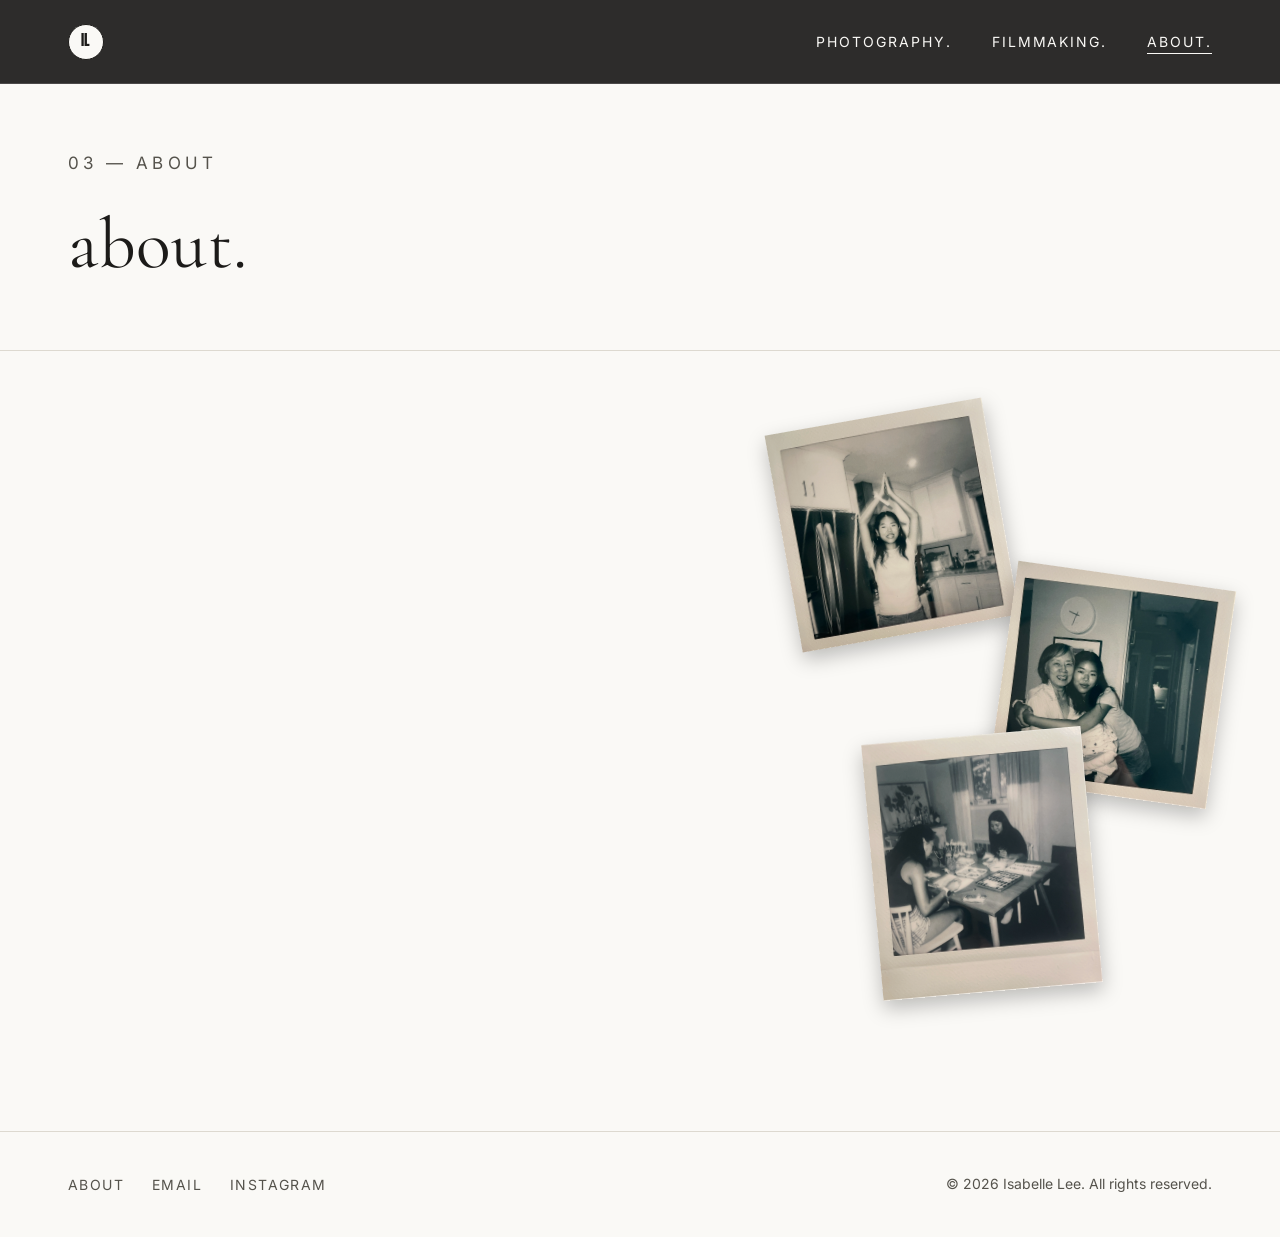
==== commit b2439271: "Update about.html fix website" ====
--- a/about.html
+++ b/about.html
@@ -34,49 +34,51 @@
     <section>
       <div class="container">
         <div class="about-layout">
-        <div class="about-copy reveal">
-          <p>
-            Isabelle Lee is a multidisciplinary visual artist and storyteller
-            working in photography, filmmaking, mixed media, and graphic
-            design. Based between New York and Los Angeles, her practice is 
-            rooted in experimentation, combining digital and analog processes to 
-            explore texture, emotion, and the complexity of human experience. Her
-            focus is telling the stories of people and communities that mainstream
-            media tends to overlook, flatten, and stereotype. She approaches her 
-            subjects with curiosity and care.
-          </p>
-          <p>
-            Her work spans narrative and editorial film, darkroom and digital 
-            photography, mixed-media pieces, and visual design. She's currently 
-            pursuing a B.A. in Cinema & Media Studies at USC's School of Cinematic 
-            Arts. More of her photography, design work, and other ongoing projects 
-            are on her Instagram, linked below. 
-          </p>
-          <div class="about-photos">
-            <img src="images/isabelle-photo-1.png" alt="Isabelle Lee" class="photo photo-1">
-            <img src="images/isabelle-photo-2.png" alt="Isabelle Lee" class="photo photo-2">
-            <img src="images/isabelle-photo-3.png" alt="Isabelle Lee" class="photo photo-3">
-          </div>
-          
-          <div class="about-info">
-            <div>
-              <h4>Based In</h4>
-              <p>New York &amp; Los Angeles</p>
-            </div>
-            <div>
-              <h4>Studies</h4>
-              <p>B.A. Cinema &amp; Media Studies, USC</p>
-            </div>
-            <div>
-              <h4>Instagram</h4>
-              <p><a href="https://www.instagram.com/worksbybee" target="_blank" rel="noopener">@worksbybee</a></p>
-            </div>
-            <div>
-              <h4>Email</h4>
-              <p><a href="mailto:isabellehlee@outlook.com">isabellehlee@outlook.com</a></p>
-            </div>
-          </div>
-        </div>
+  <div class="about-copy reveal">
+    <p>
+      Isabelle Lee is a multidisciplinary visual artist and storyteller
+      working in photography, filmmaking, mixed media, and graphic
+      design. Based between New York and Los Angeles, her practice is 
+      rooted in experimentation, combining digital and analog processes to 
+      explore texture, emotion, and the complexity of human experience. Her
+      focus is telling the stories of people and communities that mainstream
+      media tends to overlook, flatten, and stereotype. She approaches her 
+      subjects with curiosity and care.
+    </p>
+    <p>
+      Her work spans narrative and editorial film, darkroom and digital 
+      photography, mixed-media pieces, and visual design. She's currently 
+      pursuing a B.A. in Cinema & Media Studies at USC's School of Cinematic 
+      Arts. More of her photography, design work, and other ongoing projects 
+      are on her Instagram, linked below. 
+    </p>
+
+    <div class="about-info">
+      <div>
+        <h4>Based In</h4>
+        <p>New York &amp; Los Angeles</p>
+      </div>
+      <div>
+        <h4>Studies</h4>
+        <p>B.A. Cinema &amp; Media Studies, USC</p>
+      </div>
+      <div>
+        <h4>Instagram</h4>
+        <p><a href="https://www.instagram.com/worksbybee" target="_blank" rel="noopener">@worksbybee</a></p>
+      </div>
+      <div>
+        <h4>Email</h4>
+        <p><a href="mailto:isabellehlee@outlook.com">isabellehlee@outlook.com</a></p>
+      </div>
+    </div>
+  </div>
+
+  <div class="about-photos">
+    <img src="images/isabelle-photo-1.png" alt="Isabelle Lee" class="photo photo-1">
+    <img src="images/isabelle-photo-2.png" alt="Isabelle Lee" class="photo photo-2">
+    <img src="images/isabelle-photo-3.png" alt="Isabelle Lee" class="photo photo-3">
+  </div>
+</div>
         </div>
       </div>
     </section>
--- a/css/style.css
+++ b/css/style.css
@@ -638,7 +638,7 @@
   margin-bottom: 20px;
   color: var(--ink-soft);
   font-family: 'Cormorant Garamond', Georgia, serif;
-  font-size: 19px;
+  font-size: 21px;
   font-weight: 400;
   line-height: 1.6;
   max-width: 580px;
@@ -680,6 +680,8 @@
   border: 1px solid #ecd9b8;
   padding: 8px 14px;
 }
+
+/* Desktop: text left, photos scattered to the right */
 .about-layout {
   grid-template-columns: 1.15fr 0.85fr;
 }
@@ -720,6 +722,7 @@
   transform: rotate(-5deg);
   z-index: 3;
 }
+
 /* ---------------- Footer ---------------- */
 
 .site-footer {
@@ -763,12 +766,12 @@
   .container { padding: 0 28px; }
   .nav-inner { padding: 0 28px; }
 
-    .nav-links {
+  .nav-links {
     gap: 16px;
   }
 
-   .nav-links a {
-    font-size: 13px;
+  .nav-links a {
+    font-size: 15px;
   }
 
   .nav-toggle {
@@ -801,23 +804,47 @@
     max-width: 320px;
   }
 
-    .about-photos {
+  .about-photos {
     width: 100%;
     max-width: 320px;
-    height: 380px;
+    height: 320px;
+    position: relative;
     justify-self: center;
     transform: none;
-    margin: 0 auto;
+    margin: 32px auto;
   }
 
   .about-photos .photo {
+    position: absolute;
     width: 140px !important;
     max-width: 140px !important;
-  }
-
-  .photo-1 { top: 0; left: 10px; }
-  .photo-2 { top: 90px; left: 150px; }
-  .photo-3 { top: 190px; left: 70px; }
+    box-shadow: 0 8px 20px rgba(0, 0, 0, 0.25);
+  }
+
+  .photo-1 { top: 0; left: 10px; transform: rotate(-10deg); z-index: 1; }
+  .photo-2 { top: 90px; left: 150px; transform: rotate(8deg); z-index: 2; }
+  .photo-3 { top: 190px; left: 70px; transform: rotate(-5deg); z-index: 3; }
+
+  .about-copy p {
+    font-size: 16px;
+    margin-bottom: 14px;
+  }
+
+  .about-info h4 {
+    font-size: 11px;
+  }
+
+  .about-info p {
+    font-size: 13px;
+  }
+
+  .page-hero {
+    padding-bottom: 24px;
+  }
+
+  section {
+    padding: 32px 0;
+  }
 }
 
 @media (max-width: 560px) {
@@ -838,7 +865,7 @@
   }
 
   .nav-links a {
-    font-size: 11px;
+    font-size: 13px;
     letter-spacing: 0.04em;
   }
 
